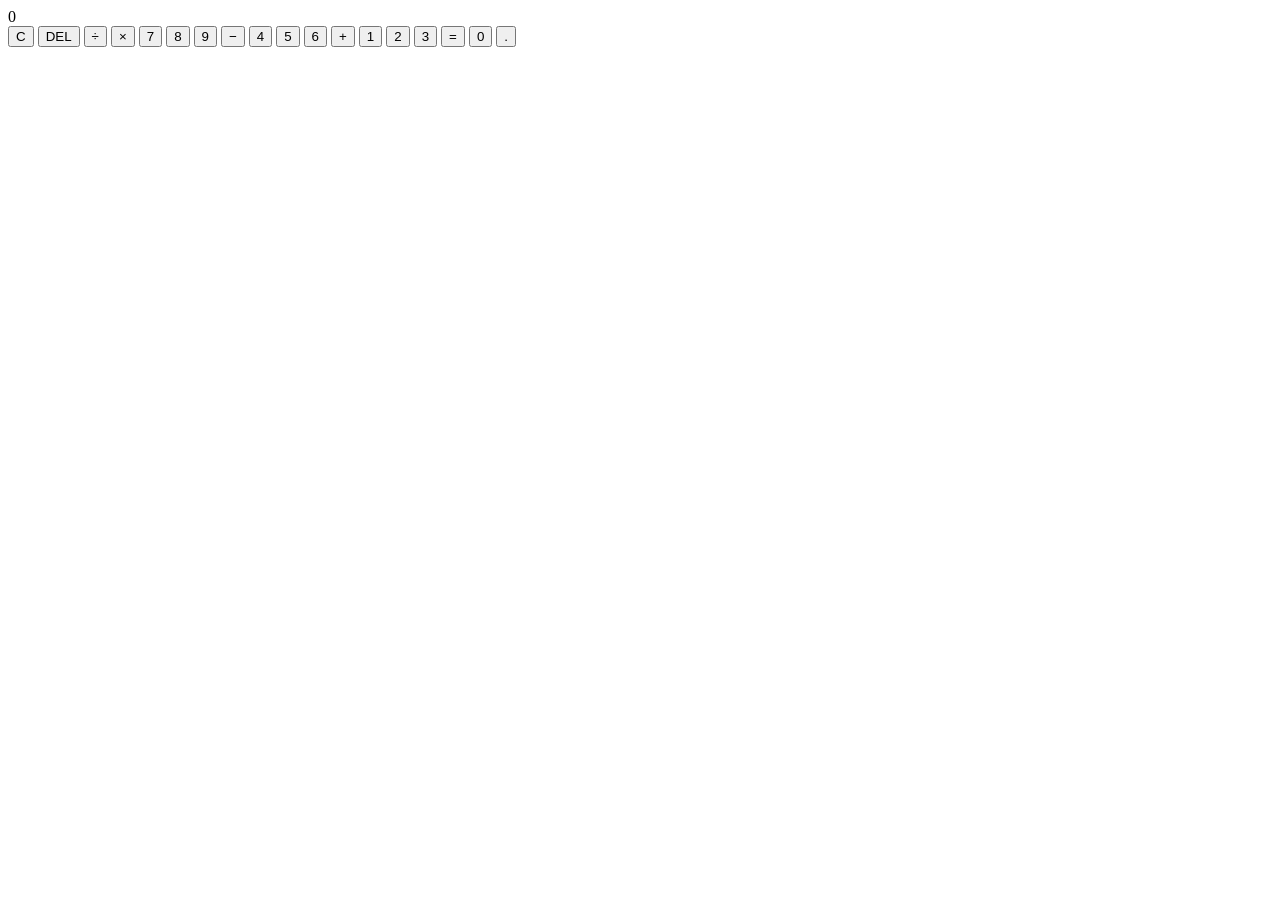
==== index.html @ a09b9bb0 "Rename index_Version2.html to index.html" ====
<!DOCTYPE html>
<html lang="en">
<head>
    <meta charset="UTF-8">
    <meta name="viewport" content="width=device-width, initial-scale=1.0">
    <title>Simple Calculator</title>
    <link rel="stylesheet" href="styles.css">
</head>
<body>
    <div class="calculator">
        <div class="display">0</div>
        <div class="buttons">
            <button class="btn btn-function" data-action="clear">C</button>
            <button class="btn btn-function" data-action="delete">DEL</button>
            <button class="btn btn-operator" data-operator="/">÷</button>
            <button class="btn btn-operator" data-operator="*">×</button>

            <button class="btn btn-number" data-number="7">7</button>
            <button class="btn btn-number" data-number="8">8</button>
            <button class="btn btn-number" data-number="9">9</button>
            <button class="btn btn-operator" data-operator="-">−</button>

            <button class="btn btn-number" data-number="4">4</button>
            <button class="btn btn-number" data-number="5">5</button>
            <button class="btn btn-number" data-number="6">6</button>
            <button class="btn btn-operator" data-operator="+">+</button>

            <button class="btn btn-number" data-number="1">1</button>
            <button class="btn btn-number" data-number="2">2</button>
            <button class="btn btn-number" data-number="3">3</button>
            <button class="btn btn-equals" data-action="equals">=</button>

            <button class="btn btn-number btn-zero" data-number="0">0</button>
            <button class="btn btn-number" data-number=".">.</button>
        </div>
    </div>

    <script src="script.js"></script>
</body>
</html>
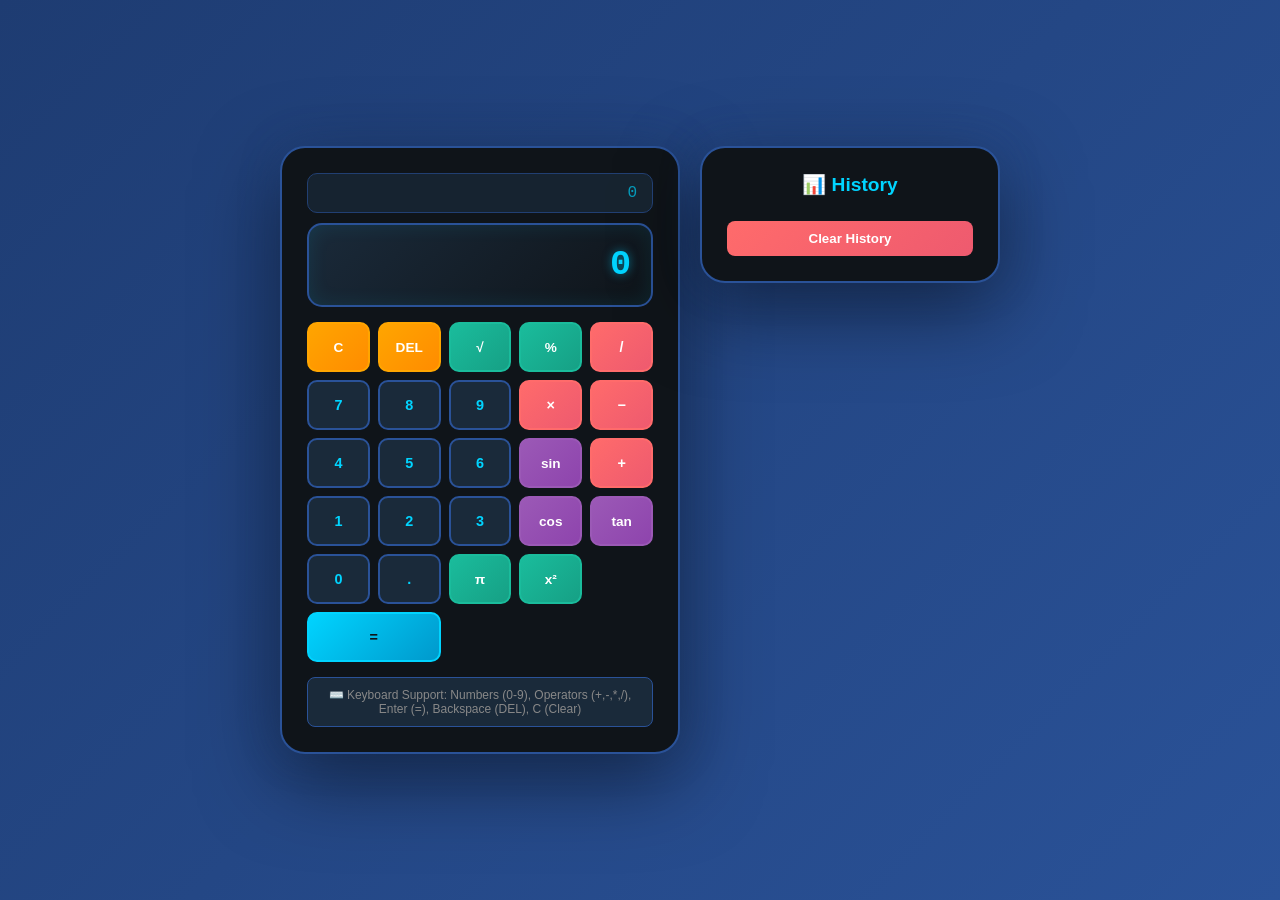
==== commit bf779a03: "Rename engineering-calculator_index.html to index.html" ====
--- a/index.html
+++ b/index.html
@@ -3,38 +3,600 @@
 <head>
     <meta charset="UTF-8">
     <meta name="viewport" content="width=device-width, initial-scale=1.0">
-    <title>Simple Calculator</title>
-    <link rel="stylesheet" href="styles.css">
+    <title>Engineering Calculator</title>
+    <style>
+        * {
+            margin: 0;
+            padding: 0;
+            box-sizing: border-box;
+        }
+
+        body {
+            display: flex;
+            justify-content: center;
+            align-items: center;
+            min-height: 100vh;
+            background: linear-gradient(135deg, #1e3c72 0%, #2a5298 100%);
+            font-family: 'Poppins', 'Segoe UI', Tahoma, Geneva, Verdana, sans-serif;
+            padding: 20px;
+        }
+
+        .container {
+            display: flex;
+            gap: 20px;
+            flex-wrap: wrap;
+            justify-content: center;
+            align-items: flex-start;
+        }
+
+        .calculator {
+            background: #0f1419;
+            border-radius: 25px;
+            box-shadow: 0 25px 80px rgba(0, 0, 0, 0.5), 0 0 40px rgba(42, 82, 152, 0.3);
+            padding: 25px;
+            width: 400px;
+            border: 2px solid #2a5298;
+        }
+
+        .display {
+            background: linear-gradient(135deg, #1a2a3a 0%, #0f1419 100%);
+            border-radius: 15px;
+            padding: 20px;
+            margin-bottom: 15px;
+            text-align: right;
+            font-size: 2.2em;
+            font-weight: 700;
+            color: #00d4ff;
+            word-wrap: break-word;
+            word-break: break-all;
+            min-height: 60px;
+            display: flex;
+            align-items: center;
+            justify-content: flex-end;
+            border: 2px solid #2a5298;
+            box-shadow: inset 0 0 20px rgba(0, 212, 255, 0.1);
+            text-shadow: 0 0 10px rgba(0, 212, 255, 0.5);
+            font-family: 'Courier New', monospace;
+        }
+
+        .display-expression {
+            background: #1a2a3a;
+            border-radius: 10px;
+            padding: 10px 15px;
+            margin-bottom: 10px;
+            text-align: right;
+            font-size: 1em;
+            color: #00d4ff;
+            opacity: 0.7;
+            min-height: 25px;
+            border: 1px solid #2a5298;
+            font-family: 'Courier New', monospace;
+        }
+
+        .buttons {
+            display: grid;
+            grid-template-columns: repeat(5, 1fr);
+            gap: 8px;
+            margin-bottom: 15px;
+        }
+
+        .btn {
+            padding: 15px;
+            border: 2px solid #2a5298;
+            border-radius: 10px;
+            font-size: 0.9em;
+            font-weight: 600;
+            cursor: pointer;
+            transition: all 0.3s ease;
+            position: relative;
+            overflow: hidden;
+        }
+
+        .btn::before {
+            content: '';
+            position: absolute;
+            top: 0;
+            left: -100%;
+            width: 100%;
+            height: 100%;
+            background: rgba(0, 212, 255, 0.2);
+            transition: left 0.3s ease;
+            z-index: -1;
+        }
+
+        .btn:hover::before {
+            left: 0;
+        }
+
+        .btn:hover {
+            transform: translateY(-2px);
+            box-shadow: 0 8px 20px rgba(0, 0, 0, 0.4);
+        }
+
+        .btn:active {
+            transform: translateY(-1px);
+        }
+
+        .btn-number {
+            background: #1a2a3a;
+            color: #00d4ff;
+            border-color: #2a5298;
+        }
+
+        .btn-number:hover {
+            background: #2a3a4a;
+            box-shadow: 0 0 15px rgba(0, 212, 255, 0.3);
+        }
+
+        .btn-operator {
+            background: linear-gradient(135deg, #ff6b6b 0%, #ee5a6f 100%);
+            color: white;
+            border-color: #ff6b6b;
+        }
+
+        .btn-operator:hover {
+            background: linear-gradient(135deg, #ff7a7a 0%, #ff5a6f 100%);
+            box-shadow: 0 0 20px rgba(255, 107, 107, 0.5);
+        }
+
+        .btn-equals {
+            background: linear-gradient(135deg, #00d4ff 0%, #0099cc 100%);
+            color: #0f1419;
+            border-color: #00d4ff;
+            font-weight: 700;
+            grid-column: span 2;
+        }
+
+        .btn-equals:hover {
+            background: linear-gradient(135deg, #00e4ff 0%, #00aadd 100%);
+            box-shadow: 0 0 25px rgba(0, 212, 255, 0.6);
+        }
+
+        .btn-function {
+            background: linear-gradient(135deg, #ffa500 0%, #ff8c00 100%);
+            color: white;
+            font-size: 0.85em;
+            border-color: #ffa500;
+        }
+
+        .btn-function:hover {
+            background: linear-gradient(135deg, #ffb520 0%, #ffa500 100%);
+            box-shadow: 0 0 20px rgba(255, 165, 0, 0.5);
+        }
+
+        .btn-trig {
+            background: linear-gradient(135deg, #9b59b6 0%, #8e44ad 100%);
+            color: white;
+            font-size: 0.85em;
+            border-color: #9b59b6;
+        }
+
+        .btn-trig:hover {
+            background: linear-gradient(135deg, #a569c1 0%, #9d54b8 100%);
+            box-shadow: 0 0 20px rgba(155, 89, 182, 0.5);
+        }
+
+        .btn-advanced {
+            background: linear-gradient(135deg, #1abc9c 0%, #16a085 100%);
+            color: white;
+            font-size: 0.85em;
+            border-color: #1abc9c;
+        }
+
+        .btn-advanced:hover {
+            background: linear-gradient(135deg, #2ccbb1 0%, #1fb893 100%);
+            box-shadow: 0 0 20px rgba(26, 188, 156, 0.5);
+        }
+
+        .history-panel {
+            background: #0f1419;
+            border-radius: 25px;
+            box-shadow: 0 25px 80px rgba(0, 0, 0, 0.5), 0 0 40px rgba(42, 82, 152, 0.3);
+            padding: 25px;
+            width: 300px;
+            border: 2px solid #2a5298;
+            max-height: 600px;
+            display: flex;
+            flex-direction: column;
+        }
+
+        .history-title {
+            color: #00d4ff;
+            font-size: 1.2em;
+            font-weight: 700;
+            margin-bottom: 15px;
+            text-align: center;
+        }
+
+        .history-list {
+            flex: 1;
+            overflow-y: auto;
+            display: flex;
+            flex-direction: column-reverse;
+        }
+
+        .history-item {
+            background: #1a2a3a;
+            border: 1px solid #2a5298;
+            border-radius: 8px;
+            padding: 10px;
+            margin-bottom: 8px;
+            color: #00d4ff;
+            font-size: 0.85em;
+            cursor: pointer;
+            transition: all 0.2s ease;
+            font-family: 'Courier New', monospace;
+        }
+
+        .history-item:hover {
+            background: #2a3a4a;
+            box-shadow: 0 0 10px rgba(0, 212, 255, 0.3);
+        }
+
+        .history-expression {
+            color: #888;
+            font-size: 0.75em;
+        }
+
+        .history-result {
+            color: #00d4ff;
+            font-weight: 600;
+            margin-top: 3px;
+        }
+
+        .clear-history-btn {
+            background: linear-gradient(135deg, #ff6b6b 0%, #ee5a6f 100%);
+            color: white;
+            border: none;
+            border-radius: 8px;
+            padding: 10px;
+            margin-top: 10px;
+            cursor: pointer;
+            font-weight: 600;
+            transition: all 0.3s ease;
+        }
+
+        .clear-history-btn:hover {
+            background: linear-gradient(135deg, #ff7a7a 0%, #ff5a6f 100%);
+            box-shadow: 0 0 15px rgba(255, 107, 107, 0.5);
+        }
+
+        .keyboard-info {
+            color: #888;
+            font-size: 0.75em;
+            margin-top: 10px;
+            text-align: center;
+            padding: 10px;
+            background: #1a2a3a;
+            border-radius: 8px;
+            border: 1px solid #2a5298;
+        }
+
+        ::-webkit-scrollbar {
+            width: 8px;
+        }
+
+        ::-webkit-scrollbar-track {
+            background: #1a2a3a;
+            border-radius: 10px;
+        }
+
+        ::-webkit-scrollbar-thumb {
+            background: #2a5298;
+            border-radius: 10px;
+        }
+
+        ::-webkit-scrollbar-thumb:hover {
+            background: #00d4ff;
+        }
+
+        @media (max-width: 900px) {
+            .container {
+                flex-direction: column;
+                align-items: center;
+            }
+
+            .calculator,
+            .history-panel {
+                width: 100%;
+                max-width: 400px;
+            }
+        }
+    </style>
 </head>
 <body>
-    <div class="calculator">
-        <div class="display">0</div>
-        <div class="buttons">
-            <button class="btn btn-function" data-action="clear">C</button>
-            <button class="btn btn-function" data-action="delete">DEL</button>
-            <button class="btn btn-operator" data-operator="/">÷</button>
-            <button class="btn btn-operator" data-operator="*">×</button>
-
-            <button class="btn btn-number" data-number="7">7</button>
-            <button class="btn btn-number" data-number="8">8</button>
-            <button class="btn btn-number" data-number="9">9</button>
-            <button class="btn btn-operator" data-operator="-">−</button>
-
-            <button class="btn btn-number" data-number="4">4</button>
-            <button class="btn btn-number" data-number="5">5</button>
-            <button class="btn btn-number" data-number="6">6</button>
-            <button class="btn btn-operator" data-operator="+">+</button>
-
-            <button class="btn btn-number" data-number="1">1</button>
-            <button class="btn btn-number" data-number="2">2</button>
-            <button class="btn btn-number" data-number="3">3</button>
-            <button class="btn btn-equals" data-action="equals">=</button>
-
-            <button class="btn btn-number btn-zero" data-number="0">0</button>
-            <button class="btn btn-number" data-number=".">.</button>
+    <div class="container">
+        <div class="calculator">
+            <div class="display-expression" id="expression">0</div>
+            <div class="display" id="display">0</div>
+
+            <div class="buttons">
+                <button class="btn btn-function" onclick="calculator.clear()" title="Clear">C</button>
+                <button class="btn btn-function" onclick="calculator.delete()" title="Delete">DEL</button>
+                <button class="btn btn-advanced" onclick="calculator.addFunction('sqrt')" title="Square Root">√</button>
+                <button class="btn btn-advanced" onclick="calculator.addFunction('percent')" title="Percentage">%</button>
+                <button class="btn btn-operator" onclick="calculator.setOperator('/')" title="Divide">/</button>
+
+                <button class="btn btn-number" onclick="calculator.addNumber('7')">7</button>
+                <button class="btn btn-number" onclick="calculator.addNumber('8')">8</button>
+                <button class="btn btn-number" onclick="calculator.addNumber('9')">9</button>
+                <button class="btn btn-operator" onclick="calculator.setOperator('*')" title="Multiply">×</button>
+                <button class="btn btn-operator" onclick="calculator.setOperator('-')" title="Subtract">−</button>
+
+                <button class="btn btn-number" onclick="calculator.addNumber('4')">4</button>
+                <button class="btn btn-number" onclick="calculator.addNumber('5')">5</button>
+                <button class="btn btn-number" onclick="calculator.addNumber('6')">6</button>
+                <button class="btn btn-trig" onclick="calculator.addFunction('sin')" title="Sine">sin</button>
+                <button class="btn btn-operator" onclick="calculator.setOperator('+')" title="Add">+</button>
+
+                <button class="btn btn-number" onclick="calculator.addNumber('1')">1</button>
+                <button class="btn btn-number" onclick="calculator.addNumber('2')">2</button>
+                <button class="btn btn-number" onclick="calculator.addNumber('3')">3</button>
+                <button class="btn btn-trig" onclick="calculator.addFunction('cos')" title="Cosine">cos</button>
+                <button class="btn btn-trig" onclick="calculator.addFunction('tan')" title="Tangent">tan</button>
+
+                <button class="btn btn-number" onclick="calculator.addNumber('0')">0</button>
+                <button class="btn btn-number" onclick="calculator.addNumber('.')">.</button>
+                <button class="btn btn-advanced" onclick="calculator.addFunction('pi')" title="Pi">π</button>
+                <button class="btn btn-advanced" onclick="calculator.addFunction('power')" title="Power">x²</button>
+                <button class="btn btn-equals" onclick="calculator.calculate()">=</button>
+            </div>
+
+            <div class="keyboard-info">
+                ⌨️ Keyboard Support: Numbers (0-9), Operators (+,-,*,/), Enter (=), Backspace (DEL), C (Clear)
+            </div>
+        </div>
+
+        <div class="history-panel">
+            <div class="history-title">📊 History</div>
+            <div class="history-list" id="historyList"></div>
+            <button class="clear-history-btn" onclick="calculator.clearHistory()">Clear History</button>
         </div>
     </div>
 
-    <script src="script.js"></script>
+    <script>
+        const calculator = {
+            display: null,
+            expressionDisplay: null,
+            historyList: null,
+            currentValue: '0',
+            previousValue: '',
+            operator: null,
+            shouldResetDisplay: false,
+            history: [],
+            degreeMode: true,
+
+            init() {
+                this.display = document.getElementById('display');
+                this.expressionDisplay = document.getElementById('expression');
+                this.historyList = document.getElementById('historyList');
+                this.loadHistory();
+                this.setupKeyboardSupport();
+            },
+
+            setupKeyboardSupport() {
+                document.addEventListener('keydown', (e) => {
+                    if (e.key >= '0' && e.key <= '9') {
+                        this.addNumber(e.key);
+                    } else if (e.key === '+' || e.key === '-' || e.key === '*' || e.key === '/') {
+                        this.setOperator(e.key);
+                    } else if (e.key === '.' || e.key === ',') {
+                        this.addNumber('.');
+                    } else if (e.key === 'Enter' || e.key === '=') {
+                        e.preventDefault();
+                        this.calculate();
+                    } else if (e.key === 'Backspace') {
+                        e.preventDefault();
+                        this.delete();
+                    } else if (e.key.toLowerCase() === 'c') {
+                        this.clear();
+                    }
+                });
+            },
+
+            addNumber(num) {
+                if (num === '.' && this.currentValue.includes('.')) return;
+
+                if (this.shouldResetDisplay) {
+                    this.currentValue = num === '.' ? '0.' : num;
+                    this.shouldResetDisplay = false;
+                } else {
+                    if (this.currentValue === '0' && num !== '.') {
+                        this.currentValue = num;
+                    } else {
+                        this.currentValue += num;
+                    }
+                }
+                this.updateDisplay();
+            },
+
+            setOperator(op) {
+                const inputValue = parseFloat(this.currentValue);
+
+                if (this.previousValue === '') {
+                    this.previousValue = inputValue;
+                } else if (this.operator) {
+                    const result = this.performCalculation(
+                        this.previousValue,
+                        inputValue,
+                        this.operator
+                    );
+                    this.currentValue = String(result);
+                    this.previousValue = result;
+                }
+
+                this.operator = op;
+                this.shouldResetDisplay = true;
+                this.updateDisplay();
+            },
+
+            addFunction(func) {
+                let result;
+                const value = parseFloat(this.currentValue);
+
+                switch (func) {
+                    case 'sqrt':
+                        result = Math.sqrt(value);
+                        this.addToHistory(`√(${value})`, result);
+                        break;
+                    case 'percent':
+                        result = value / 100;
+                        this.addToHistory(`${value}%`, result);
+                        break;
+                    case 'sin':
+                        const sinVal = this.degreeMode ? value * Math.PI / 180 : value;
+                        result = Math.sin(sinVal);
+                        this.addToHistory(`sin(${value}°)`, result);
+                        break;
+                    case 'cos':
+                        const cosVal = this.degreeMode ? value * Math.PI / 180 : value;
+                        result = Math.cos(cosVal);
+                        this.addToHistory(`cos(${value}°)`, result);
+                        break;
+                    case 'tan':
+                        const tanVal = this.degreeMode ? value * Math.PI / 180 : value;
+                        result = Math.tan(tanVal);
+                        this.addToHistory(`tan(${value}°)`, result);
+                        break;
+                    case 'pi':
+                        if (this.currentValue === '0') {
+                            this.currentValue = String(Math.PI);
+                        } else {
+                            this.currentValue += Math.PI;
+                        }
+                        this.updateDisplay();
+                        return;
+                    case 'power':
+                        result = value * value;
+                        this.addToHistory(`${value}²`, result);
+                        break;
+                }
+
+                if (result !== undefined) {
+                    this.currentValue = String(result);
+                    this.shouldResetDisplay = true;
+                    this.updateDisplay();
+                }
+            },
+
+            calculate() {
+                if (this.operator && this.previousValue !== '') {
+                    const result = this.performCalculation(
+                        this.previousValue,
+                        parseFloat(this.currentValue),
+                        this.operator
+                    );
+
+                    const expression = `${this.previousValue} ${this.operator} ${this.currentValue}`;
+                    this.addToHistory(expression, result);
+
+                    this.currentValue = String(result);
+                    this.previousValue = '';
+                    this.operator = null;
+                    this.shouldResetDisplay = true;
+                    this.updateDisplay();
+                }
+            },
+
+            performCalculation(prev, current, operator) {
+                switch (operator) {
+                    case '+': return prev + current;
+                    case '-': return prev - current;
+                    case '*': return prev * current;
+                    case '/': return current !== 0 ? prev / current : 0;
+                    default: return current;
+                }
+            },
+
+            addToHistory(expression, result) {
+                const historyItem = {
+                    expression: expression,
+                    result: result,
+                    timestamp: new Date().toLocaleTimeString()
+                };
+                this.history.unshift(historyItem);
+                this.saveHistory();
+                this.updateHistoryDisplay();
+            },
+
+            updateHistoryDisplay() {
+                this.historyList.innerHTML = '';
+                this.history.slice(0, 20).forEach(item => {
+                    const div = document.createElement('div');
+                    div.className = 'history-item';
+                    div.onclick = () => {
+                        this.currentValue = String(item.result);
+                        this.updateDisplay();
+                    };
+                    div.innerHTML = `
+                        <div class="history-expression">${item.expression}</div>
+                        <div class="history-result">${parseFloat(item.result).toFixed(8)}</div>
+                    `;
+                    this.historyList.appendChild(div);
+                });
+            },
+
+            saveHistory() {
+                localStorage.setItem('calculatorHistory', JSON.stringify(this.history));
+            },
+
+            loadHistory() {
+                const saved = localStorage.getItem('calculatorHistory');
+                if (saved) {
+                    this.history = JSON.parse(saved);
+                    this.updateHistoryDisplay();
+                }
+            },
+
+            clearHistory() {
+                if (confirm('Clear all history?')) {
+                    this.history = [];
+                    this.saveHistory();
+                    this.updateHistoryDisplay();
+                }
+            },
+
+            clear() {
+                this.currentValue = '0';
+                this.previousValue = '';
+                this.operator = null;
+                this.shouldResetDisplay = false;
+                this.updateDisplay();
+            },
+
+            delete() {
+                if (this.shouldResetDisplay) return;
+                if (this.currentValue.length === 1) {
+                    this.currentValue = '0';
+                } else {
+                    this.currentValue = this.currentValue.slice(0, -1);
+                }
+                this.updateDisplay();
+            },
+
+            updateDisplay() {
+                let displayValue = this.currentValue;
+                if (displayValue.length > 12) {
+                    displayValue = parseFloat(displayValue).toExponential(5);
+                }
+                this.display.textContent = displayValue;
+
+                let expr = '';
+                if (this.previousValue !== '') {
+                    expr += this.previousValue;
+                }
+                if (this.operator) {
+                    expr += ' ' + this.operator + ' ';
+                }
+                if (expr) {
+                    this.expressionDisplay.textContent = expr;
+                } else {
+                    this.expressionDisplay.textContent = '0';
+                }
+            }
+        };
+
+        calculator.init();
+    </script>
 </body>
 </html>
